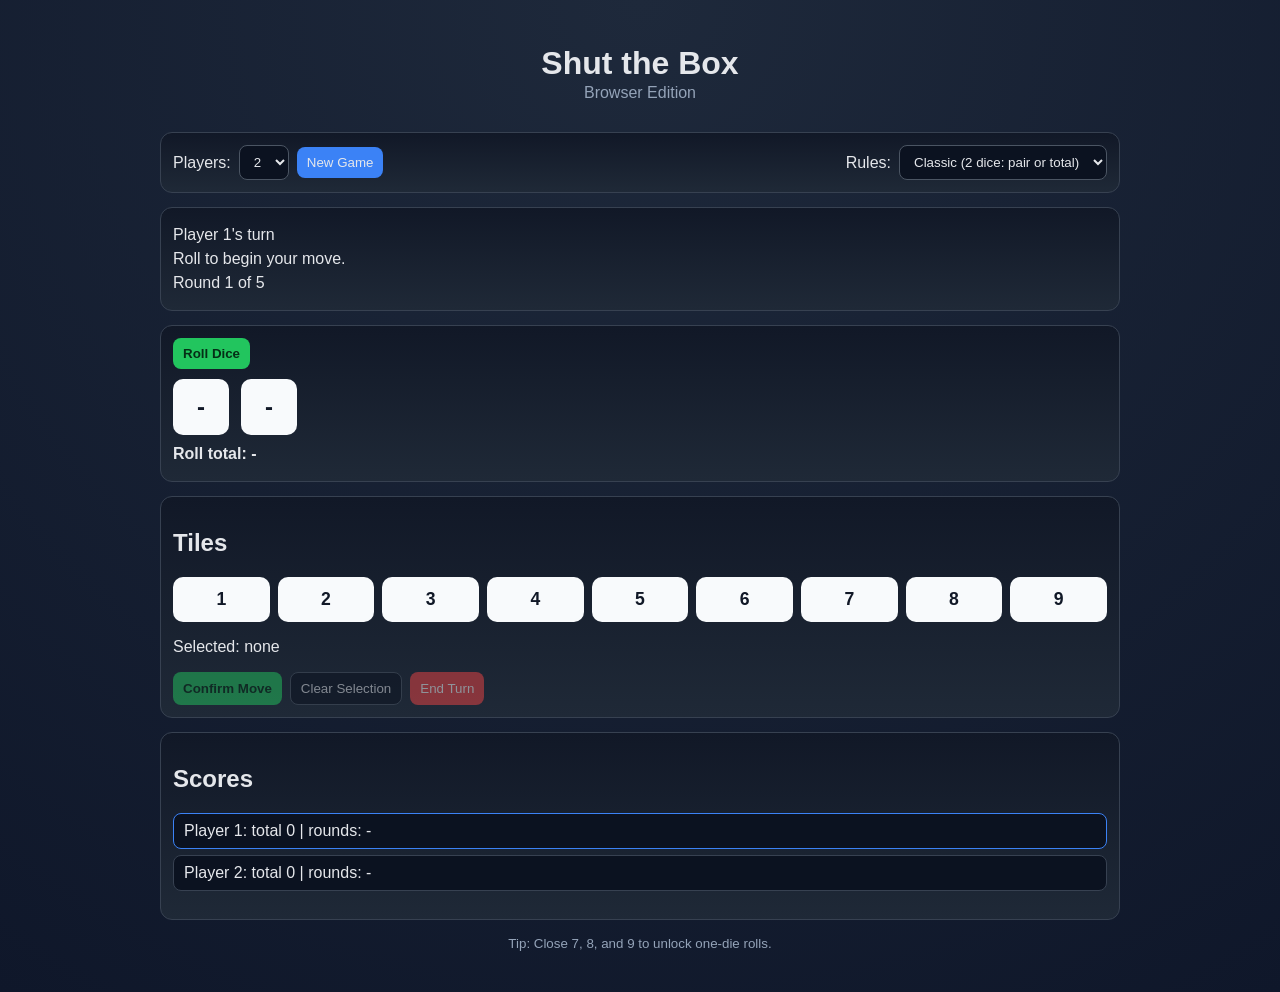
==== index.html @ 473b534f "Add files via upload" ====
<!doctype html>
<html lang="en">
<head>
  <meta charset="UTF-8" />
  <meta name="viewport" content="width=device-width, initial-scale=1.0" />
  <title>Shut the Box</title>
  <link rel="stylesheet" href="styles.css" />
</head>
<body>
  <main class="app">
    <header>
      <h1>Shut the Box</h1>
      <p class="subtitle">Browser Edition</p>
    </header>

    <section class="panel top-panel">
      <div class="player-info">
        <label for="playerCount">Players:</label>
        <select id="playerCount">
          <option value="1">1</option>
          <option value="2" selected>2</option>
          <option value="3">3</option>
          <option value="4">4</option>
        </select>
        <button id="newGameBtn">New Game</button>
      </div>

      <div class="mode-info">
        <label for="rulesMode">Rules:</label>
        <select id="rulesMode">
          <option value="classic" selected>Classic (2 dice: pair or total)</option>
          <option value="alwaysSum">Always Sum (any combo)</option>
        </select>
      </div>
    </section>

    <section class="panel status-panel">
      <p id="turnText">Player 1's turn</p>
      <p id="diceText">Roll to begin</p>
      <p id="roundText">Round 1 of 5</p>
    </section>

    <section class="panel dice-panel">
      <button id="rollBtn">Roll Dice</button>
      <div class="dice-wrap">
        <div class="die" id="die1">-</div>
        <div class="die" id="die2">-</div>
      </div>
      <p id="rollValue">Roll total: -</p>
      <p id="oneDieHint" class="hint"></p>
    </section>

    <section class="panel board-panel">
      <h2>Tiles</h2>
      <div id="tiles" class="tiles"></div>
      <p id="selectionText">Selected: none</p>
      <div class="actions">
        <button id="confirmMoveBtn" disabled>Confirm Move</button>
        <button id="clearSelectionBtn" disabled>Clear Selection</button>
        <button id="endTurnBtn" disabled>End Turn</button>
      </div>
    </section>

    <section class="panel scores-panel">
      <h2>Scores</h2>
      <ul id="scoresList"></ul>
      <p id="winnerText"></p>
    </section>

    <footer>
      <small>Tip: Close 7, 8, and 9 to unlock one-die rolls.</small>
    </footer>
  </main>

  <script src="script.js"></script>
</body>
</html>
---- styles.css ----
:root {
  --bg: #0f172a;
  --panel: #111827;
  --panel2: #1f2937;
  --text: #e5e7eb;
  --muted: #94a3b8;
  --accent: #22c55e;
  --accent2: #3b82f6;
  --danger: #ef4444;
  --tile-open: #f8fafc;
  --tile-open-text: #111827;
  --tile-closed: #334155;
  --tile-selected: #f59e0b;
}

* {
  box-sizing: border-box;
}

body {
  margin: 0;
  font-family: "Segoe UI", Tahoma, Geneva, Verdana, sans-serif;
  background: radial-gradient(circle at top, #1e293b, var(--bg));
  color: var(--text);
  min-height: 100vh;
}

.app {
  width: min(960px, 95vw);
  margin: 24px auto 40px;
  display: grid;
  gap: 14px;
}

header {
  text-align: center;
}

h1 {
  margin-bottom: 2px;
  font-size: 2rem;
}

.subtitle {
  color: var(--muted);
  margin-top: 0;
}

.panel {
  background: linear-gradient(180deg, var(--panel), var(--panel2));
  border: 1px solid #374151;
  border-radius: 12px;
  padding: 12px;
}

.top-panel {
  display: flex;
  justify-content: space-between;
  gap: 10px;
  flex-wrap: wrap;
}

.player-info, .mode-info {
  display: flex;
  gap: 8px;
  align-items: center;
}

button, select {
  padding: 8px 10px;
  border-radius: 8px;
  border: 1px solid #4b5563;
  background: #0b1220;
  color: var(--text);
}

button {
  cursor: pointer;
  transition: transform 0.05s ease, opacity 0.2s ease;
}

button:hover:not(:disabled) {
  transform: translateY(-1px);
}

button:disabled {
  opacity: 0.5;
  cursor: not-allowed;
}

#newGameBtn {
  background: var(--accent2);
  border: none;
}

#rollBtn {
  background: var(--accent);
  border: none;
  color: #052e16;
  font-weight: 700;
}

.status-panel p {
  margin: 6px 0;
}

.dice-wrap {
  display: flex;
  gap: 12px;
  margin: 10px 0;
}

.die {
  width: 56px;
  height: 56px;
  border-radius: 10px;
  background: #f8fafc;
  color: #111827;
  font-size: 1.5rem;
  font-weight: 800;
  display: grid;
  place-items: center;
}

#rollValue {
  font-weight: 700;
  margin: 6px 0 0;
}

.hint {
  color: #93c5fd;
  margin: 6px 0 0;
}

.tiles {
  display: grid;
  grid-template-columns: repeat(9, minmax(36px, 1fr));
  gap: 8px;
}

.tile {
  border: none;
  border-radius: 10px;
  padding: 12px 0;
  font-size: 1.1rem;
  font-weight: 700;
  background: var(--tile-open);
  color: var(--tile-open-text);
}

.tile.closed {
  background: var(--tile-closed);
  color: #cbd5e1;
  text-decoration: line-through;
}

.tile.selected {
  background: var(--tile-selected);
  color: #111827;
}

.actions {
  margin-top: 12px;
  display: flex;
  gap: 8px;
  flex-wrap: wrap;
}

#confirmMoveBtn {
  background: var(--accent);
  border: none;
  color: #052e16;
  font-weight: 700;
}

#endTurnBtn {
  background: var(--danger);
  border: none;
  color: white;
}

.scores-panel ul {
  list-style: none;
  margin: 6px 0;
  padding: 0;
  display: grid;
  gap: 6px;
}

.scores-panel li {
  background: #0b1220;
  padding: 8px 10px;
  border-radius: 8px;
  border: 1px solid #374151;
}

#winnerText {
  margin-top: 10px;
  font-weight: 700;
  color: #86efac;
}

footer {
  text-align: center;
  color: var(--muted);
}
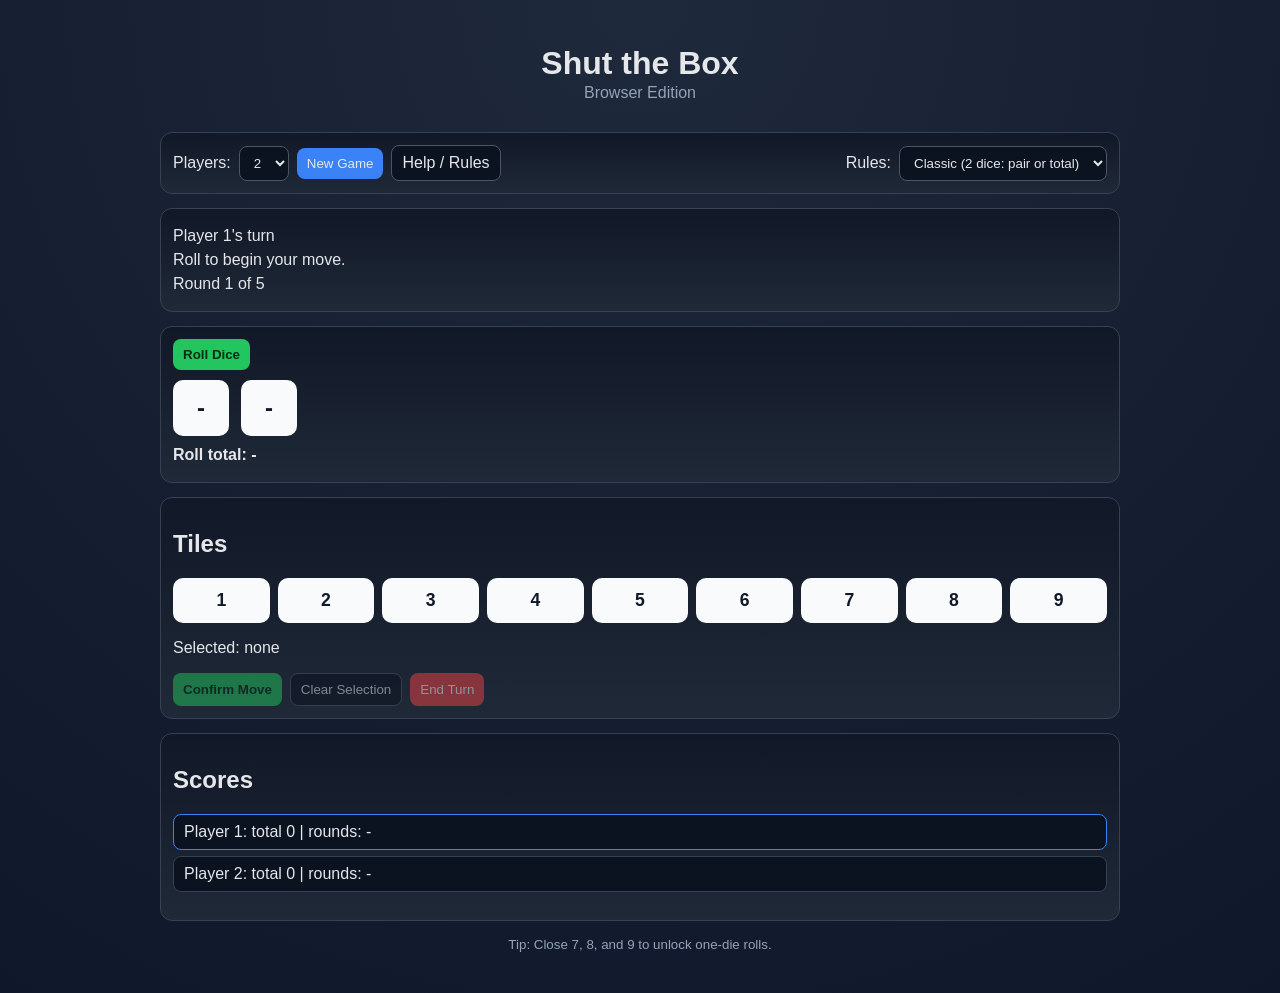
==== commit 27d974fd: "Add Help / Rules link to index and style help-link button" ====
--- a/index.html
+++ b/index.html
@@ -23,6 +23,7 @@
           <option value="4">4</option>
         </select>
         <button id="newGameBtn">New Game</button>
+        <a href="help.html" class="help-link">Help / Rules</a>
       </div>
 
       <div class="mode-info">
@@ -74,4 +75,4 @@
 
   <script src="script.js"></script>
 </body>
-</html>+</html>
--- a/styles.css
+++ b/styles.css
@@ -203,4 +203,19 @@
 footer {
   text-align: center;
   color: var(--muted);
-}+}
+
+.help-link {
+  display: inline-block;
+  padding: 8px 10px;
+  border-radius: 8px;
+  border: 1px solid #4b5563;
+  background: #0b1220;
+  color: var(--text);
+  text-decoration: none;
+  transition: transform 0.05s ease, opacity 0.2s ease;
+}
+
+.help-link:hover {
+  transform: translateY(-1px);
+}
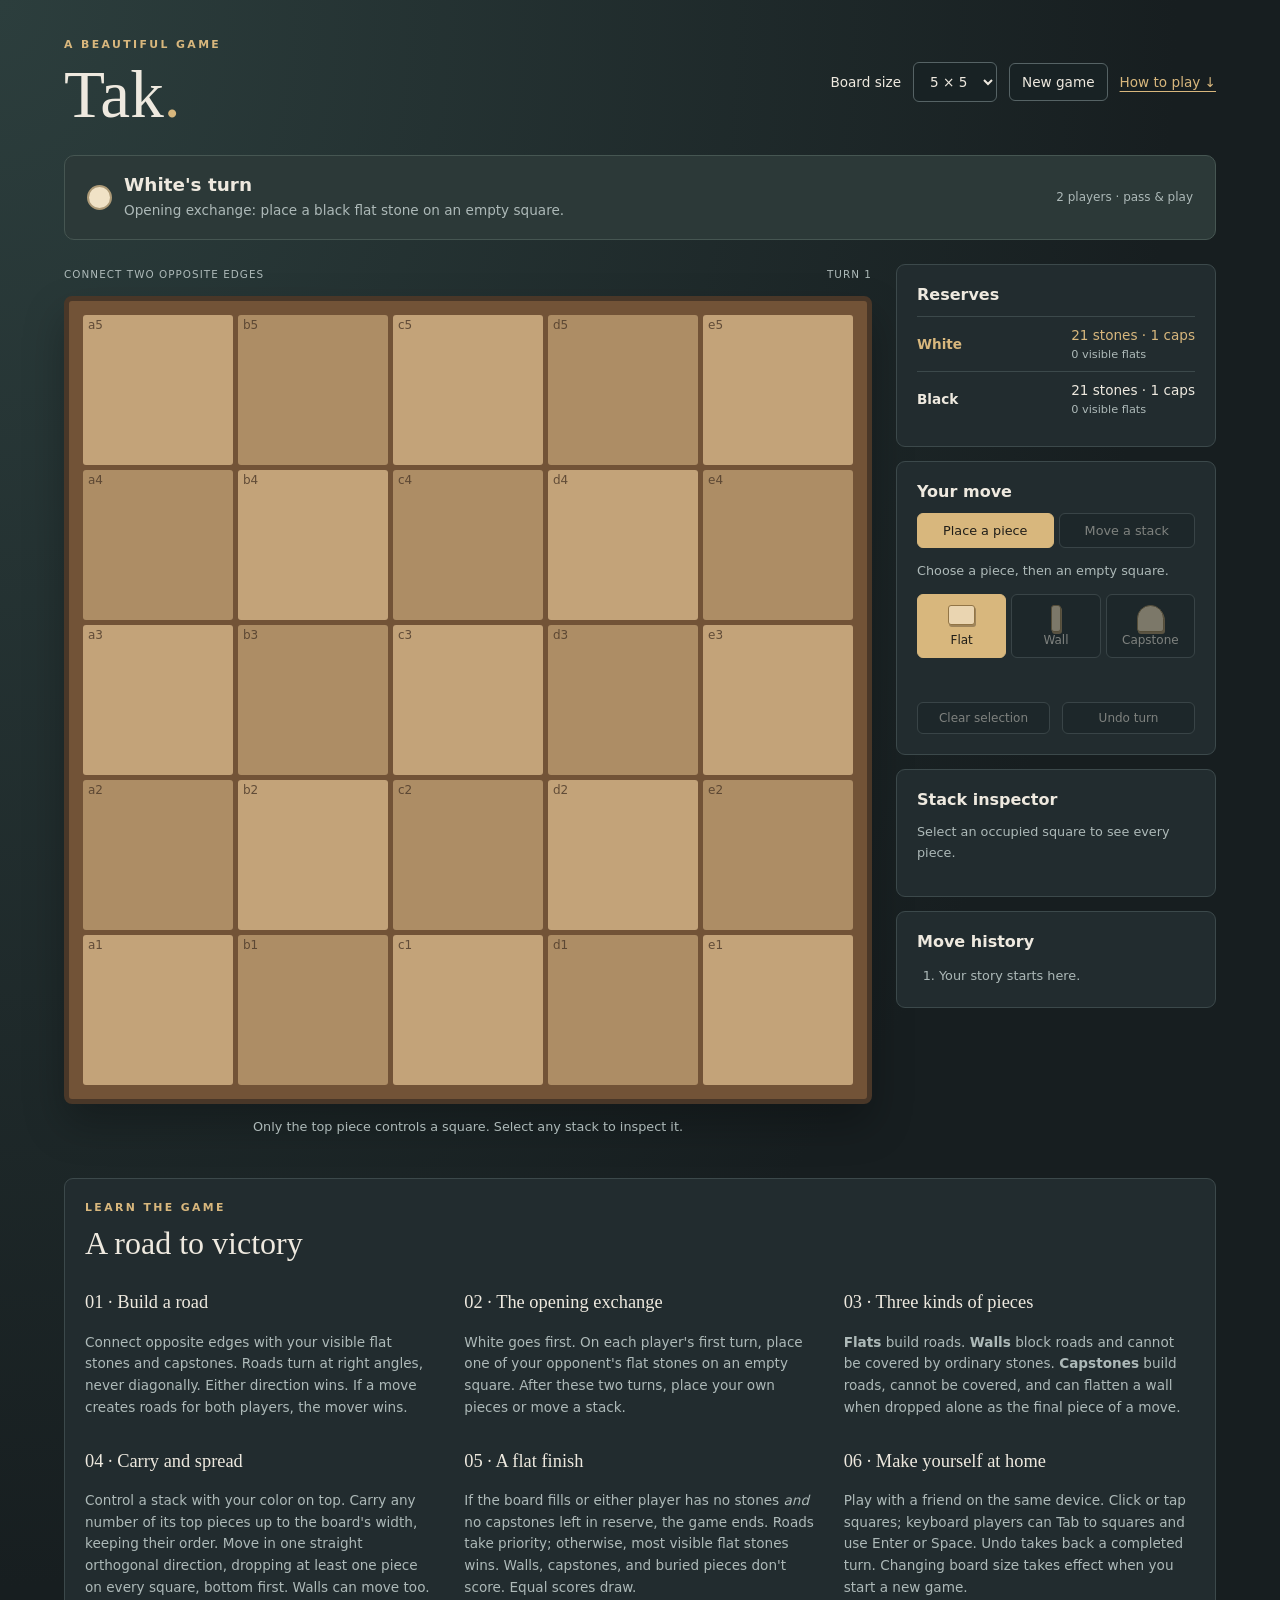
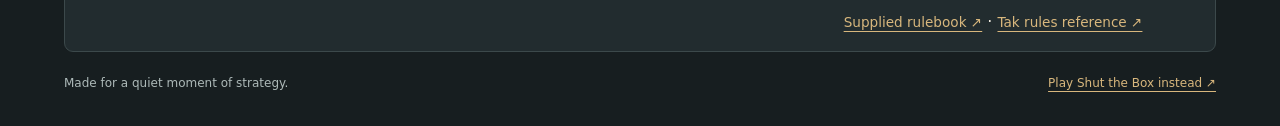
==== commit 0d645423: "Add Tak rules engine and playable browser interface Co-authored-by: Fields-And-Flows <35348644+Field" ====
--- a/index.html
+++ b/index.html
@@ -3,76 +3,85 @@
 <head>
   <meta charset="UTF-8" />
   <meta name="viewport" content="width=device-width, initial-scale=1.0" />
-  <title>Shut the Box</title>
-  <link rel="stylesheet" href="styles.css" />
+  <meta name="description" content="Play Tak, a beautiful game of roads and strategy, with a friend in your browser." />
+  <title>Tak · A Beautiful Game</title>
+  <link rel="stylesheet" href="tak.css" />
 </head>
 <body>
   <main class="app">
-    <header>
-      <h1>Shut the Box</h1>
-      <p class="subtitle">Browser Edition</p>
+    <header class="masthead">
+      <div><p class="eyebrow">A BEAUTIFUL GAME</p><h1>Tak<span>.</span></h1></div>
+      <div class="setup">
+        <label for="boardSize">Board size</label>
+        <select id="boardSize">
+          <option value="3">3 × 3</option><option value="4">4 × 4</option>
+          <option value="5" selected>5 × 5</option><option value="6">6 × 6</option>
+          <option value="7">7 × 7</option><option value="8">8 × 8</option>
+        </select>
+        <button id="newGame">New game</button>
+        <a href="#rules">How to play ↓</a>
+      </div>
     </header>
-
-    <section class="panel top-panel">
-      <div class="player-info">
-        <label for="playerCount">Players:</label>
-        <select id="playerCount">
-          <option value="1">1</option>
-          <option value="2" selected>2</option>
-          <option value="3">3</option>
-          <option value="4">4</option>
-        </select>
-        <button id="newGameBtn">New Game</button>
-        <a href="help.html" class="help-link">Help / Rules</a>
-      </div>
-
-      <div class="mode-info">
-        <label for="rulesMode">Rules:</label>
-        <select id="rulesMode">
-          <option value="classic" selected>Classic (2 dice: pair or total)</option>
-          <option value="alwaysSum">Always Sum (any combo)</option>
-        </select>
+    <section class="turn-banner" aria-live="polite" aria-atomic="true">
+      <span id="turnMarker" class="turn-marker"></span>
+      <div><h2 id="turnText"></h2><p id="turnHint"></p></div>
+      <span class="local-badge">2 players · pass &amp; play</span>
+    </section>
+    <div class="play-layout">
+      <section class="board-panel" aria-label="Tak board">
+        <div class="board-heading"><span>CONNECT TWO OPPOSITE EDGES</span><span id="moveNumber"></span></div>
+        <div id="board" class="board"></div>
+        <p class="board-caption">Only the top piece controls a square. Select any stack to inspect it.</p>
+      </section>
+      <aside class="sidebar">
+        <section class="card"><h2>Reserves</h2><div id="reserves"></div></section>
+        <section class="card controls">
+          <h2>Your move</h2>
+          <div class="mode-buttons" role="group" aria-label="Move action">
+            <button id="placeMode" aria-pressed="true">Place a piece</button>
+            <button id="moveMode" aria-pressed="false">Move a stack</button>
+          </div>
+          <div id="placementControls">
+            <p class="label">Choose a piece, then an empty square.</p>
+            <div class="piece-options" role="group" aria-label="Piece type">
+              <button data-piece="flat" aria-pressed="true"><span class="piece-demo flat"></span>Flat</button>
+              <button data-piece="wall" aria-pressed="false"><span class="piece-demo wall"></span>Wall</button>
+              <button data-piece="cap" aria-pressed="false"><span class="piece-demo cap"></span>Capstone</button>
+            </div>
+          </div>
+          <div id="movementControls" hidden>
+            <p class="label">Select a stack you control, then plan its move.</p>
+            <label for="carryCount">Pieces to carry (from the top)</label>
+            <select id="carryCount" disabled></select>
+            <label for="direction">Direction</label>
+            <select id="direction"><option value="N">↑ North</option><option value="E">→ East</option><option value="S">↓ South</option><option value="W">← West</option></select>
+            <label for="drops">Pieces dropped per square</label>
+            <input id="drops" type="text" inputmode="numeric" placeholder="e.g. 1, 2" autocomplete="off" />
+            <p class="label">Drop from the bottom of your carried stack. Counts must add up to the carry count.</p>
+            <p id="movePreview" class="preview"></p>
+            <button id="confirmMove" class="primary" disabled>Confirm stack move</button>
+          </div>
+          <p id="message" role="status" aria-live="polite"></p>
+          <div class="secondary-actions"><button id="cancelMove">Clear selection</button><button id="undo" disabled>Undo turn</button></div>
+        </section>
+        <section class="card"><h2 id="stackHeading">Stack inspector</h2><div id="stackInspector"><p class="label">Select an occupied square to see every piece.</p></div></section>
+        <section class="card"><h2>Move history</h2><ol id="history" class="history"><li class="label">Your story starts here.</li></ol></section>
+      </aside>
+    </div>
+    <section class="card rules" id="rules">
+      <p class="eyebrow">LEARN THE GAME</p><h2>A road to victory</h2>
+      <div class="rules-grid">
+        <div><h3>01 · Build a road</h3><p>Connect opposite edges with your visible flat stones and capstones. Roads turn at right angles, never diagonally. Either direction wins. If a move creates roads for both players, the mover wins.</p></div>
+        <div><h3>02 · The opening exchange</h3><p>White goes first. On each player's first turn, place one of your opponent's flat stones on an empty square. After these two turns, place your own pieces or move a stack.</p></div>
+        <div><h3>03 · Three kinds of pieces</h3><p><strong>Flats</strong> build roads. <strong>Walls</strong> block roads and cannot be covered by ordinary stones. <strong>Capstones</strong> build roads, cannot be covered, and can flatten a wall when dropped alone as the final piece of a move.</p></div>
+        <div><h3>04 · Carry and spread</h3><p>Control a stack with your color on top. Carry any number of its top pieces up to the board's width, keeping their order. Move in one straight orthogonal direction, dropping at least one piece on every square, bottom first. Walls can move too.</p></div>
+        <div><h3>05 · A flat finish</h3><p>If the board fills or either player has no stones <em>and</em> no capstones left in reserve, the game ends. Roads take priority; otherwise, most visible flat stones wins. Walls, capstones, and buried pieces don't score. Equal scores draw.</p></div>
+        <div><h3>06 · Make yourself at home</h3><p>Play with a friend on the same device. Click or tap squares; keyboard players can Tab to squares and use Enter or Space. Undo takes back a completed turn. Changing board size takes effect when you start a new game.</p><a href="https://www.racingcow.io/pdf/games/tak_optimized.pdf" target="_blank" rel="noopener noreferrer">Supplied rulebook ↗</a> · <a href="https://ustak.org/play-beautiful-game-tak/" target="_blank" rel="noopener noreferrer">Tak rules reference ↗</a></div>
       </div>
     </section>
-
-    <section class="panel status-panel">
-      <p id="turnText">Player 1's turn</p>
-      <p id="diceText">Roll to begin</p>
-      <p id="roundText">Round 1 of 5</p>
-    </section>
-
-    <section class="panel dice-panel">
-      <button id="rollBtn">Roll Dice</button>
-      <div class="dice-wrap">
-        <div class="die" id="die1">-</div>
-        <div class="die" id="die2">-</div>
-      </div>
-      <p id="rollValue">Roll total: -</p>
-      <p id="oneDieHint" class="hint"></p>
-    </section>
-
-    <section class="panel board-panel">
-      <h2>Tiles</h2>
-      <div id="tiles" class="tiles"></div>
-      <p id="selectionText">Selected: none</p>
-      <div class="actions">
-        <button id="confirmMoveBtn" disabled>Confirm Move</button>
-        <button id="clearSelectionBtn" disabled>Clear Selection</button>
-        <button id="endTurnBtn" disabled>End Turn</button>
-      </div>
-    </section>
-
-    <section class="panel scores-panel">
-      <h2>Scores</h2>
-      <ul id="scoresList"></ul>
-      <p id="winnerText"></p>
-    </section>
-
-    <footer>
-      <small>Tip: Close 7, 8, and 9 to unlock one-die rolls.</small>
-    </footer>
+    <footer>Made for a quiet moment of strategy. <a href="shut-the-box.html">Play Shut the Box instead ↗</a></footer>
   </main>
-
-  <script src="script.js"></script>
+  <script src="tak-engine.js"></script>
+  <script src="tak.js"></script>
 </body>
 </html>
--- a/tak.css
+++ b/tak.css
@@ -0,0 +1,93 @@
+:root { color-scheme: dark; --bg: #171e20; --card: #222c2f; --text: #eee9df; --muted: #adb9b8; --accent: #d8b77d; }
+* { box-sizing: border-box; }
+body { margin: 0; background: radial-gradient(ellipse at top left, #2c3e3d, var(--bg) 65%); color: var(--text); font-family: system-ui, sans-serif; min-height: 100vh; }
+.app { max-width: 1200px; margin: 0 auto; padding: 36px 24px; }
+.masthead, .setup, .turn-banner, .board-heading, .reserve-row, .secondary-actions { display: flex; align-items: center; justify-content: space-between; gap: 12px; }
+.masthead { margin-bottom: 26px; }
+.eyebrow { font-size: .68rem; font-weight: 700; letter-spacing: .22em; color: var(--accent); margin: 0 0 8px; }
+h1 { font-family: Georgia, serif; font-size: 4.2rem; font-weight: normal; line-height: 1; margin: 0; }
+h1 span { color: var(--accent); }
+h2 { font-size: 1rem; margin: 0 0 12px; }
+h3 { font-family: Georgia, serif; font-size: 1.15rem; font-weight: normal; }
+p { line-height: 1.6; }
+a { color: var(--accent); text-underline-offset: 4px; }
+button, select, input { font: inherit; background: #182224; color: var(--text); border: 1px solid #566365; border-radius: 6px; padding: 10px 12px; }
+button { cursor: pointer; }
+button:hover:not(:disabled) { border-color: var(--accent); background: #33413f; }
+button:disabled { opacity: .45; cursor: not-allowed; }
+button:focus-visible, select:focus-visible, input:focus-visible, a:focus-visible { outline: 3px solid #f3cd86; outline-offset: 4px; }
+button[aria-pressed="true"], .primary { color: #201e18; background: var(--accent); border-color: var(--accent); }
+button[aria-pressed="true"]:hover:not(:disabled), .primary:hover:not(:disabled) { background: #ead0a3; }
+.setup { flex-wrap: wrap; font-size: .85rem; }
+.turn-banner { padding: 18px 22px; background: #2c3938; border: 1px solid #465652; border-radius: 10px; margin-bottom: 24px; justify-content: flex-start; }
+.turn-banner h2 { margin: 0; font-size: 1.15rem; }
+.turn-banner p { color: var(--muted); margin: 5px 0 0; font-size: .85rem; }
+.turn-marker { flex: 0 0 25px; height: 25px; border-radius: 50%; background: #f0e2c6; border: 2px solid #ad9a77; }
+.turn-marker.black { background: #454c50; border-color: #889296; }
+.local-badge { margin-left: auto; color: var(--muted); font-size: .75rem; white-space: nowrap; }
+.play-layout { display: grid; grid-template-columns: minmax(0, 1fr) 320px; gap: 24px; align-items: start; }
+.board-panel { min-width: 0; }
+.board-heading { color: var(--muted); font-size: .65rem; letter-spacing: .1em; margin: 4px 0 16px; }
+.board { display: grid; grid-template-columns: repeat(var(--size, 5), minmax(0, 1fr)); gap: 5px; background: #725337; padding: 14px; border: 5px solid #493728; border-radius: 8px; box-shadow: 0 20px 40px #0004; }
+.square { position: relative; aspect-ratio: 1; display: flex; align-items: center; justify-content: center; border: 0; border-radius: 3px; padding: 4px; background: #c3a379; color: #493728; min-width: 0; }
+.square.dark-square { background: #ad8d65; }
+.square:hover:not(:disabled) { background: #d3b68e; }
+.square.selected { outline: 3px solid #f8dd99; outline-offset: -3px; }
+.square.destination { box-shadow: inset 0 0 0 3px #438d98; }
+.square.road { box-shadow: inset 0 0 0 4px #759c58; }
+.coordinate { position: absolute; left: 5px; top: 3px; font-size: clamp(.5rem, 1.2vw, .75rem); opacity: .8; }
+.piece { display: block; width: 66%; height: 57%; border-radius: 6px; background: linear-gradient(135deg, #fff2d7, #d4bc93); border: 1px solid #ae9168; box-shadow: 2px 4px 0 #a68b69, 3px 7px 8px #0004; }
+.piece.black { background: linear-gradient(135deg, #697479, #303a40); border-color: #242e32; box-shadow: 2px 4px 0 #20282c, 3px 7px 8px #0005; }
+.piece.wall { width: 24%; height: 72%; border-radius: 3px; transform: rotate(-12deg); }
+.piece.cap { width: 52%; height: 62%; clip-path: polygon(20% 0, 80% 0, 100% 80%, 80% 100%, 20% 100%, 0 80%); border-radius: 9px; }
+.height-badge { position: absolute; right: 4px; bottom: 3px; border-radius: 4px; color: #fff; background: #263032; font-size: .65rem; padding: 2px 5px; }
+.board-caption { font-size: .8rem; text-align: center; color: var(--muted); }
+.sidebar { display: grid; gap: 14px; }
+.card { padding: 20px; background: var(--card); border: 1px solid #3c494b; border-radius: 9px; }
+.reserve-row { padding: 10px 0; border-top: 1px solid #3c494b; font-size: .85rem; }
+.reserve-row.active { color: var(--accent); }
+.reserve-row small { color: var(--muted); display: block; margin-top: 4px; }
+.mode-buttons { display: flex; gap: 5px; }
+.mode-buttons button { flex: 1; font-size: .8rem; padding: 9px 5px; }
+.label, .preview { font-size: .8rem; color: var(--muted); }
+.piece-options { display: flex; gap: 5px; }
+.piece-options button { flex: 1; font-size: .75rem; padding: 10px 2px; display: grid; justify-items: center; gap: 8px; }
+.piece-demo { width: 27px; height: 20px; background: #ead5b1; border: 1px solid #927546; border-radius: 3px; box-shadow: 1px 2px 0 #9e845b; }
+.piece-demo.wall { width: 10px; height: 27px; margin-bottom: -7px; }
+.piece-demo.cap { border-radius: 50% 50% 3px 3px; height: 27px; margin-bottom: -7px; }
+.controls label { display: block; font-size: .8rem; margin: 12px 0 5px; }
+.controls select, .controls input, .primary { width: 100%; }
+#message { font-size: .85rem; color: var(--accent); min-height: 1.5em; margin-bottom: 10px; }
+#message.error { color: #ffb0a0; }
+.secondary-actions button { font-size: .75rem; flex: 1; padding: 8px 4px; }
+.stack-list { list-style: none; padding: 0; margin: 0; display: grid; gap: 5px; }
+.stack-list li { font-size: .8rem; padding: 7px 10px; background: #182224; border-left: 4px solid #ead5b1; border-radius: 3px; }
+.stack-list li.black { border-color: #73838c; }
+.history { font-size: .8rem; color: var(--muted); max-height: 180px; overflow: auto; padding-left: 22px; margin-bottom: 0; }
+.history li { padding: 4px 0; }
+.rules { margin-top: 28px; }
+.rules > h2 { font: 2rem Georgia, serif; }
+.rules-grid { display: grid; grid-template-columns: repeat(3, 1fr); gap: 0 28px; }
+.rules-grid p, .rules-grid a { color: var(--muted); font-size: .85rem; }
+.rules-grid a { color: var(--accent); }
+footer { color: var(--muted); font-size: .75rem; margin-top: 24px; display: flex; justify-content: space-between; gap: 12px; flex-wrap: wrap; }
+[hidden] { display: none !important; }
+@media (max-width: 850px) {
+  .play-layout { grid-template-columns: minmax(0, 1fr); }
+  .sidebar { grid-template-columns: 1fr 1fr; }
+  .controls { grid-row: span 2; }
+  .rules-grid { grid-template-columns: 1fr 1fr; }
+  .masthead { align-items: flex-start; }
+  .setup { max-width: 240px; justify-content: flex-end; }
+}
+@media (max-width: 520px) {
+  .app { padding: 20px 12px; }
+  .local-badge { display: none; }
+  .sidebar, .rules-grid { grid-template-columns: 1fr; }
+  .controls { grid-row: auto; }
+  .board { padding: 7px; gap: 3px; border-width: 3px; }
+  .turn-banner { padding: 14px; }
+  .setup { max-width: 205px; gap: 8px; }
+  .setup label { width: 100%; text-align: right; }
+  .board-heading { font-size: .58rem; }
+}
